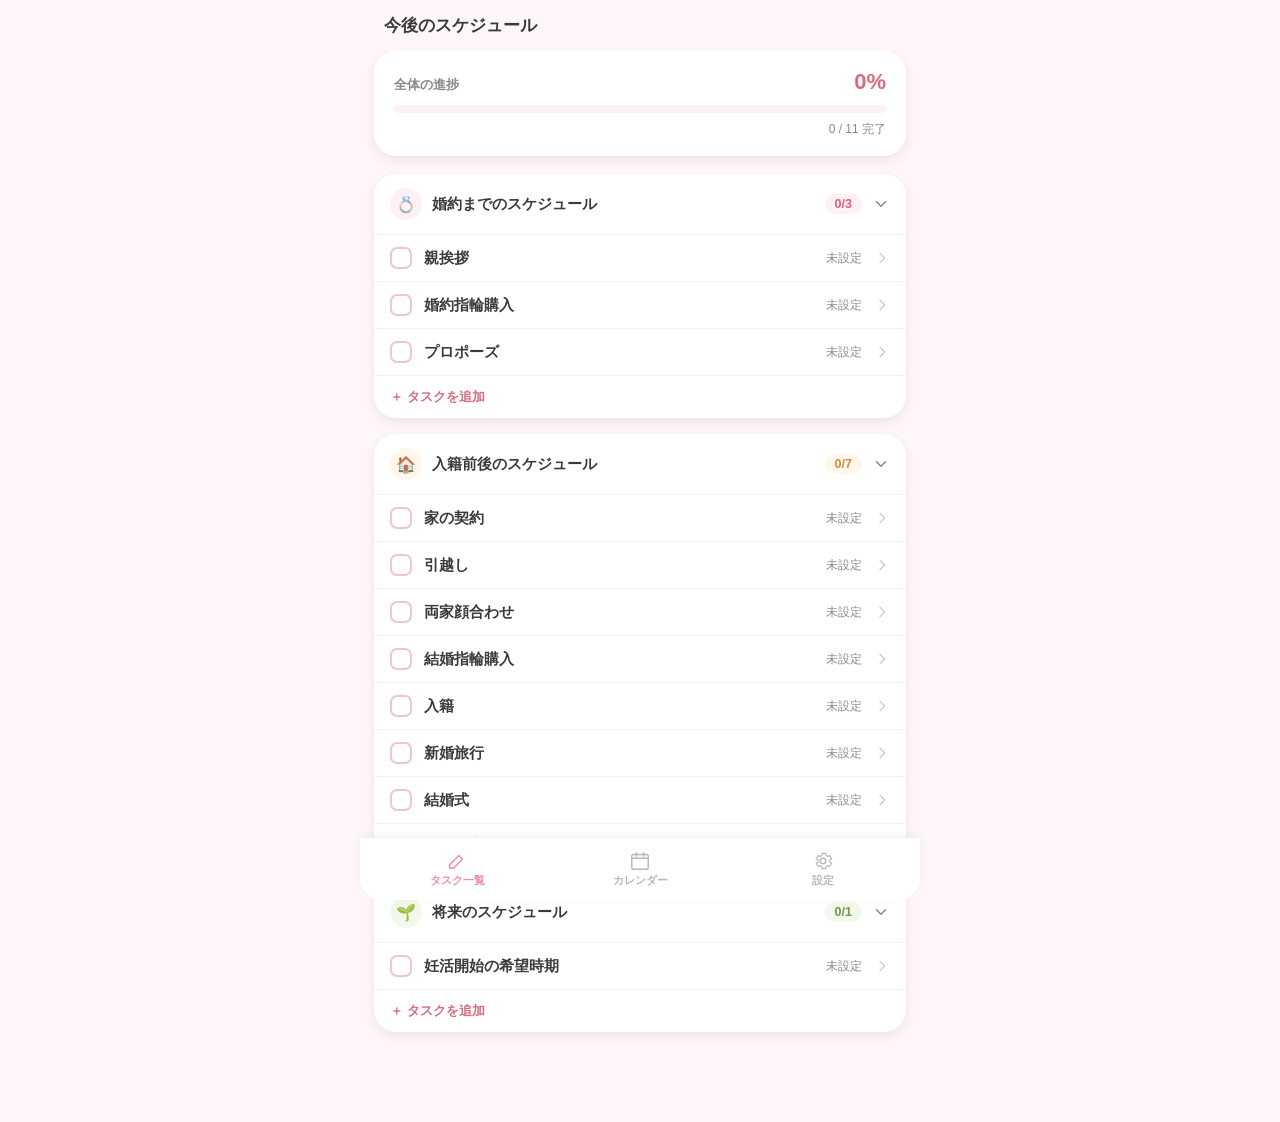
==== index.html @ 9fd843af "Update index.html" ====
<!DOCTYPE html>
<html lang="ja">
<head>
<meta charset="UTF-8"/>
<meta name="viewport" content="width=device-width, initial-scale=1.0, viewport-fit=cover"/>
<meta name="theme-color" content="#f48ca0"/>
<title>今後のスケジュール管理</title>
<link rel="stylesheet" href="style.css"/>
</head>
<body>

<div id="app" class="app-shell container">

  <!-- ============ ホーム / タスク一覧 ============ -->
  <section id="screen-home" class="screen">
    <header class="app-bar">
      <div class="app-bar-left">
        <span class="app-bar-title">今後のスケジュール</span>
      </div>
    </header>

    <div class="progress-card">
      <div class="progress-card-top">
        <span class="progress-card-label">全体の進捗</span>
        <span class="progress-card-pct" id="progressPct">0%</span>
      </div>
      <div class="progress-bar-track">
        <div class="progress-bar-fill" id="progressFill"></div>
      </div>
      <p class="progress-card-count" id="progressCount">0 / 0 完了</p>
    </div>

    <div id="categoryList" class="category-list"></div>
  </section>

  <!-- ============ タスク詳細 ============ -->
  <section id="screen-detail" class="screen hidden">
    <header class="app-bar">
      <button class="icon-btn" id="detailBackBtn" type="button" aria-label="戻る">
        <svg viewBox="0 0 24 24"><path d="M15 5l-7 7 7 7" fill="none" stroke="currentColor" stroke-width="2" stroke-linecap="round" stroke-linejoin="round"/></svg>
      </button>
      <span class="app-bar-title">タスク詳細</span>
      <button class="icon-btn" id="detailDeleteBtn" type="button" aria-label="削除">
        <svg viewBox="0 0 24 24"><path d="M4 7h16M9 7V5a2 2 0 0 1 2-2h2a2 2 0 0 1 2 2v2m-8 0 1 13a2 2 0 0 0 2 2h4a2 2 0 0 0 2-2l1-13" fill="none" stroke="currentColor" stroke-width="1.6" stroke-linecap="round" stroke-linejoin="round"/></svg>
      </button>
    </header>

    <div class="detail-body">
      <div class="field">
        <label for="detailName">タスク名</label>
        <input id="detailName" type="text" placeholder="例：親挨拶">
      </div>

      <div class="field">
        <label>ステータス</label>
        <div class="pill-group" id="statusPills">
          <button class="pill" data-status="notStarted" type="button">未着手</button>
          <button class="pill" data-status="inProgress" type="button">進行中</button>
          <button class="pill" data-status="done" type="button">完了</button>
        </div>
      </div>

      <div class="field">
        <label for="detailDate">希望日</label>
        <input id="detailDate" type="date">
      </div>

      <div class="field">
        <label>担当</label>
        <div class="pill-group" id="assigneePills">
          <button class="pill" data-assignee="self" type="button">自分</button>
          <button class="pill" data-assignee="partner" type="button">パートナー</button>
          <button class="pill" data-assignee="both" type="button">二人</button>
        </div>
      </div>

      <div class="field">
        <label for="detailMemo">メモ</label>
        <textarea id="detailMemo" placeholder="準備しておきたいことや希望を書いておきましょう"></textarea>
      </div>

      <div class="field">
        <label for="detailReminder">リマインダー</label>
        <select id="detailReminder">
          <option value="">なし</option>
          <option value="0">当日</option>
          <option value="1">1日前</option>
          <option value="3">3日前</option>
          <option value="7">1週間前</option>
          <option value="14">2週間前</option>
        </select>
      </div>

      <div class="field">
        <button id="addToCalendarBtn" class="btn-secondary btn-block" type="button">
          <svg viewBox="0 0 24 24"><rect x="3" y="5" width="18" height="16" rx="2" fill="none" stroke="currentColor" stroke-width="1.6"/><path d="M3 9h18M8 3v4M16 3v4" fill="none" stroke="currentColor" stroke-width="1.6" stroke-linecap="round"/></svg>
          カレンダーに追加
        </button>
        <p class="field-hint">※「希望日」を入力すると、端末のカレンダー（iPhone標準カレンダー／Googleカレンダー）に追加できます。追加後、LINEカレンダー側で「スマホカレンダー連携」をオンにしていれば、LINEカレンダーにも表示されます。</p>
      </div>
    </div>

    <div class="detail-footer">
      <button id="detailSaveBtn" class="btn-primary btn-block" type="button">保存する</button>
    </div>
  </section>

  <!-- ============ 完了アニメーション ============ -->
  <div id="completeModal" class="modal hidden">
    <div class="complete-card">
      <div class="complete-check">
        <svg viewBox="0 0 24 24"><path d="M5 13l4 4L19 7" fill="none" stroke="#fff" stroke-width="2.4" stroke-linecap="round" stroke-linejoin="round"/></svg>
      </div>
      <p class="complete-title">タスクを完了しました！</p>
      <p class="complete-sub">おつかれさまでした✨</p>
      <div class="complete-info" id="completeInfo"></div>
      <button id="completeOkBtn" class="btn-primary btn-block" type="button">OK</button>
    </div>
  </div>

  <!-- ============ カレンダー追加アクションシート ============ -->
  <div id="calendarAddModal" class="modal hidden">
    <div class="sheet-card">
      <p class="sheet-title">カレンダーに追加</p>
      <p class="sheet-hint">追加方法を選んでください</p>
      <button class="sheet-option" id="addIcsBtn" type="button">
        <span class="sheet-option-icon">📱</span>
        <span>
          <span class="sheet-option-title">iPhone / 標準カレンダー</span>
          <span class="sheet-option-desc">.icsファイルをダウンロードして追加します</span>
        </span>
      </button>
      <button class="sheet-option" id="addGoogleBtn" type="button">
        <span class="sheet-option-icon">🗓️</span>
        <span>
          <span class="sheet-option-title">Googleカレンダー</span>
          <span class="sheet-option-desc">ブラウザで予定作成画面を開きます</span>
        </span>
      </button>
      <button class="sheet-cancel" id="calendarAddCancelBtn" type="button">キャンセル</button>
    </div>
  </div>

  <!-- ============ カレンダー ============ -->
  <section id="screen-calendar" class="screen hidden">
    <header class="app-bar">
      <span class="app-bar-title">カレンダー</span>
    </header>

    <div class="cal-mode-switcher">
      <button class="cal-mode-btn active" data-mode="month" type="button">月間カレンダー</button>
      <button class="cal-mode-btn" data-mode="list" type="button">予定一覧</button>
    </div>

    <!-- 月間カレンダー -->
    <div id="calMonthView">
      <div class="cal-nav">
        <button id="calPrevBtn" class="icon-btn" type="button" aria-label="前の月">
          <svg viewBox="0 0 24 24"><path d="M15 5l-7 7 7 7" fill="none" stroke="currentColor" stroke-width="2" stroke-linecap="round" stroke-linejoin="round"/></svg>
        </button>
        <span class="cal-nav-label" id="calNavLabel"></span>
        <button id="calNextBtn" class="icon-btn" type="button" aria-label="次の月">
          <svg viewBox="0 0 24 24"><path d="M9 5l7 7-7 7" fill="none" stroke="currentColor" stroke-width="2" stroke-linecap="round" stroke-linejoin="round"/></svg>
        </button>
      </div>
      <div class="cal-weekdays">
        <span>日</span><span>月</span><span>火</span><span>水</span><span>木</span><span>金</span><span>土</span>
      </div>
      <div id="calGrid" class="cal-grid"></div>

      <div class="cal-day-panel" id="calDayPanel">
        <p class="cal-day-panel-title" id="calDayPanelTitle">日付を選択してください</p>
        <div id="calDayPanelList"></div>
      </div>
    </div>

    <!-- 予定一覧 -->
    <div id="calListView" class="hidden">
      <div class="list-filter-tabs">
        <button class="list-filter-btn active" data-filter="all" type="button">すべて</button>
        <button class="list-filter-btn" data-filter="pending" type="button">未完了のみ</button>
        <button class="list-filter-btn" data-filter="done" type="button">完了済み</button>
      </div>
      <div id="calListContent"></div>
    </div>
  </section>

  <!-- ============ 設定 ============ -->
  <section id="screen-settings" class="screen hidden">
    <header class="app-bar">
      <span class="app-bar-title">設定</span>
    </header>
    <div class="settings-panel">
      <p class="settings-row-label">このプロトタイプについて</p>
      <p class="settings-row-desc">タスクの追加・編集内容は、この端末のブラウザ内にのみ保存されます。パートナーとの共有機能や、他端末との同期はまだ実装されていません。</p>
    </div>
    <div class="settings-panel">
      <p class="settings-row-label">データの初期化</p>
      <p class="settings-row-desc">保存されているすべてのタスクを削除し、初期状態（テキストでいただいた項目）に戻します。</p>
      <button id="resetBtn" class="btn-danger" type="button">初期状態に戻す</button>
    </div>
  </section>

  <nav class="bottom-nav">
    <button class="nav-btn active" data-screen="home" type="button">
      <svg viewBox="0 0 24 24"><path d="M4 20h4l10-10-4-4L4 16v4Z" fill="none" stroke="currentColor" stroke-width="1.6" stroke-linejoin="round"/></svg>
      <span>タスク一覧</span>
    </button>
    <button class="nav-btn" data-screen="calendar" type="button">
      <svg viewBox="0 0 24 24"><rect x="3" y="5" width="18" height="16" rx="2" fill="none" stroke="currentColor" stroke-width="1.6"/><path d="M3 9h18M8 3v4M16 3v4" fill="none" stroke="currentColor" stroke-width="1.6" stroke-linecap="round"/></svg>
      <span>カレンダー</span>
    </button>
    <button class="nav-btn" data-screen="settings" type="button">
      <svg viewBox="0 0 24 24"><circle cx="12" cy="12" r="3" fill="none" stroke="currentColor" stroke-width="1.6"/><path d="M19.4 13a7.6 7.6 0 0 0 0-2l2-1.4-2-3.4-2.3.8a7.7 7.7 0 0 0-1.8-1l-.3-2.4h-4l-.3 2.4a7.7 7.7 0 0 0-1.8 1l-2.3-.8-2 3.4 2 1.4a7.6 7.6 0 0 0 0 2l-2 1.4 2 3.4 2.3-.8a7.7 7.7 0 0 0 1.8 1l.3 2.4h4l.3-2.4a7.7 7.7 0 0 0 1.8-1l2.3.8 2-3.4-2-1.4Z" fill="none" stroke="currentColor" stroke-width="1.3" stroke-linejoin="round"/></svg>
      <span>設定</span>
    </button>
  </nav>
</div>

<script src="app.js"></script>
</body>
</html>
---- style.css ----
/* ============================================================
   トークン（婚活プロフィールアプリのデザインを踏襲）
   ============================================================ */
:root{
  --pink-bg:      #fff6f7;
  --pink-primary: #f48ca0;
  --pink-deep:    #d96c7d;
  --pink-border:  #f0c5cc;
  --pink-soft:    #fff0f2;
  --ink:          #444444;
  --ink-soft:     #888888;
  --white:        #ffffff;
  --shadow-card:  0 4px 12px rgba(0,0,0,.08);
  --shadow-float: 0 8px 22px rgba(0,0,0,.14);
  --radius-lg: 22px;
  --radius-md: 16px;
  --radius-sm: 12px;
  --radius-pill: 50px;

  /* カテゴリカラー */
  --cat-engage-bg:#fff0f2;   --cat-engage-deep:#e0607a;   --cat-engage-border:#f4c3cf;
  --cat-nyuseki-bg:#fff6ec;  --cat-nyuseki-deep:#d98a3d;  --cat-nyuseki-border:#f2d3a8;
  --cat-future-bg:#f2f9ec;   --cat-future-deep:#6b9b45;   --cat-future-border:#cfe6b8;
}

*{ box-sizing:border-box; }
body{
  margin:0; padding:0 0 90px;
  background:var(--pink-bg);
  font-family:-apple-system,BlinkMacSystemFont,"Hiragino Sans","Yu Gothic",sans-serif;
  color:var(--ink); -webkit-tap-highlight-color:transparent;
}
.container{ max-width:560px; margin:0 auto; }
.hidden{ display:none !important; }
:focus-visible{ outline:2px solid var(--pink-deep); outline-offset:2px; }
button{ font-family:inherit; }
@media(prefers-reduced-motion:reduce){ *{ transition:none !important; animation:none !important; } }

label{ display:block; margin-bottom:6px; font-size:13px; font-weight:600; color:#555; }
input[type="text"],input[type="date"],textarea,select{
  width:100%; padding:12px 14px; border:1px solid var(--pink-border);
  border-radius:var(--radius-sm); background:var(--white);
  font-size:15px; font-family:inherit; color:var(--ink);
}
textarea{ min-height:80px; resize:vertical; line-height:1.6; }
.field{ margin-bottom:16px; padding:0 16px; }
.field:first-child{ padding-top:2px; }

/* ============================================================
   共通：アプリバー / ボタン
   ============================================================ */
.app-bar{
  position:sticky; top:0; z-index:10; display:flex; align-items:center;
  justify-content:space-between; padding:14px 10px; background:var(--pink-bg);
}
.app-bar-title{ flex:1; text-align:center; font-size:17px; font-weight:800; color:#3a3a3a; }
.app-bar-left{ flex:1; }
.icon-btn{
  flex:0 0 auto; width:36px; height:36px; border:none; background:transparent;
  color:#555; display:flex; align-items:center; justify-content:center; cursor:pointer;
}
.icon-btn svg{ width:22px; height:22px; }

.btn-primary{
  display:block; width:100%; padding:16px; border:none; border-radius:var(--radius-pill);
  background:var(--pink-primary); color:#fff; font-size:16px; font-weight:700; cursor:pointer;
  box-shadow:0 4px 14px rgba(244,140,160,.4);
}
.btn-primary:active{ opacity:.92; }
.btn-block{ width:100%; }
.btn-danger{
  display:block; width:100%; margin-top:10px; padding:14px; border:2px solid #f0b8bc;
  border-radius:var(--radius-pill); background:#fff; color:#c0505c; font-size:14px; font-weight:700; cursor:pointer;
}

.screen{ padding:0 14px; min-height:60vh; }

/* ============================================================
   進捗カード
   ============================================================ */
.progress-card{
  background:var(--white); border-radius:var(--radius-lg); box-shadow:var(--shadow-card);
  padding:18px 20px; margin-bottom:18px;
}
.progress-card-top{ display:flex; align-items:baseline; justify-content:space-between; margin-bottom:10px; }
.progress-card-label{ font-size:13px; font-weight:700; color:var(--ink-soft); }
.progress-card-pct{ font-size:22px; font-weight:800; color:var(--pink-deep); }
.progress-bar-track{ height:8px; border-radius:6px; background:var(--pink-soft); overflow:hidden; }
.progress-bar-fill{ height:100%; background:var(--pink-primary); border-radius:6px; transition:width .3s; }
.progress-card-count{ margin:8px 0 0; text-align:right; font-size:12px; color:var(--ink-soft); }

/* ============================================================
   カテゴリ・タスク一覧
   ============================================================ */
.category-list{ display:flex; flex-direction:column; gap:16px; }
.category-block{
  background:var(--white); border-radius:var(--radius-lg); box-shadow:var(--shadow-card); overflow:hidden;
}
.category-header{
  display:flex; align-items:center; gap:10px; width:100%; border:none; background:transparent;
  padding:14px 16px; cursor:pointer; text-align:left;
}
.category-icon{
  flex:0 0 auto; width:32px; height:32px; border-radius:50%; display:flex; align-items:center; justify-content:center;
  font-size:16px;
}
.category-title{ flex:1; font-size:14.5px; font-weight:800; color:#3a3a3a; }
.category-count{ font-size:12.5px; font-weight:700; padding:3px 10px; border-radius:var(--radius-pill); }
.category-chevron{ flex:0 0 auto; width:18px; height:18px; color:var(--ink-soft); transition:transform .2s; }
.category-block.collapsed .category-chevron{ transform:rotate(-90deg); }
.category-block.collapsed .task-rows{ display:none; }

.cat-engage  .category-icon{ background:var(--cat-engage-bg);  color:var(--cat-engage-deep); }
.cat-engage  .category-count{ background:var(--cat-engage-bg); color:var(--cat-engage-deep); }
.cat-nyuseki .category-icon{ background:var(--cat-nyuseki-bg); color:var(--cat-nyuseki-deep); }
.cat-nyuseki .category-count{ background:var(--cat-nyuseki-bg); color:var(--cat-nyuseki-deep); }
.cat-future  .category-icon{ background:var(--cat-future-bg);  color:var(--cat-future-deep); }
.cat-future  .category-count{ background:var(--cat-future-bg); color:var(--cat-future-deep); }

.task-rows{ border-top:1px solid #f5f0f1; }
.task-row{
  display:flex; align-items:center; gap:12px; padding:12px 16px;
  border-bottom:1px solid #f5f0f1; cursor:pointer;
}
.task-row:last-child{ border-bottom:none; }
.task-row:active{ background:#fffafb; }
.task-checkbox{
  flex:0 0 auto; width:22px; height:22px; border-radius:7px; border:2px solid var(--pink-border);
  background:#fff; display:flex; align-items:center; justify-content:center; cursor:pointer;
}
.task-checkbox svg{ width:14px; height:14px; display:none; }
.task-row.done .task-checkbox{ background:var(--pink-primary); border-color:var(--pink-primary); }
.task-row.done .task-checkbox svg{ display:block; }
.task-row.done .task-name{ color:var(--ink-soft); text-decoration:line-through; }
.task-name{ flex:1; font-size:14.5px; font-weight:600; color:#3a3a3a; }
.task-date-badge{ flex:0 0 auto; font-size:12px; color:var(--ink-soft); }
.task-date-badge.set{ color:var(--pink-deep); font-weight:700; }
.task-status-tag{
  flex:0 0 auto; font-size:10.5px; font-weight:700; padding:2px 8px; border-radius:var(--radius-pill);
  background:#f0eef0; color:var(--ink-soft);
}
.task-status-tag.inProgress{ background:#fff3d8; color:#b9820f; }
.task-row-chevron{ flex:0 0 auto; width:16px; height:16px; color:#ccc; }
.category-add-row{
  display:block; width:100%; padding:12px 16px; border:none; background:transparent;
  color:var(--pink-deep); font-size:13px; font-weight:700; text-align:left; cursor:pointer;
  border-top:1px solid #f5f0f1;
}

/* ============================================================
   タスク詳細
   ============================================================ */
.detail-body{ padding-bottom:24px; }
.pill-group{ display:flex; gap:8px; padding:0; }
.pill{
  flex:1; padding:10px 4px; border:2px solid var(--pink-border); border-radius:var(--radius-pill);
  background:#fff; color:var(--ink-soft); font-size:13px; font-weight:700; cursor:pointer;
}
.pill.active{ background:var(--pink-primary); border-color:var(--pink-primary); color:#fff; }
.detail-footer{ padding:6px 16px 30px; }

.btn-secondary{
  display:flex; align-items:center; justify-content:center; gap:8px;
  width:100%; padding:13px; border:2px solid var(--pink-primary); border-radius:var(--radius-pill);
  background:#fff; color:var(--pink-deep); font-size:14.5px; font-weight:700; cursor:pointer;
}
.btn-secondary svg{ width:18px; height:18px; }
.btn-secondary:active{ background:var(--pink-soft); }
.field-hint{ margin:8px 4px 0; font-size:11.5px; color:var(--ink-soft); line-height:1.7; }

/* ---- カレンダー追加アクションシート ---- */
.sheet-card{
  width:100%; max-width:360px; background:#fff; border-radius:var(--radius-lg);
  box-shadow:var(--shadow-float); padding:20px 18px 14px;
}
.sheet-title{ margin:0 0 4px; font-size:15px; font-weight:800; color:#3a3a3a; text-align:center; }
.sheet-hint{ margin:0 0 12px; font-size:11.5px; color:var(--ink-soft); text-align:center; line-height:1.6; }
.sheet-option{
  display:flex; align-items:center; gap:12px; width:100%; padding:12px 8px; border:none;
  border-top:1px solid #f5f0f1; background:transparent; text-align:left; cursor:pointer;
}
.sheet-option:first-of-type{ border-top:none; }
.sheet-option:active{ background:#fffafb; }
.sheet-option-icon{ font-size:22px; flex:0 0 auto; width:32px; text-align:center; }
.sheet-option-title{ display:block; font-size:14px; font-weight:700; color:#3a3a3a; }
.sheet-option-desc{ display:block; font-size:11.5px; color:var(--ink-soft); margin-top:2px; }
.sheet-cancel{
  display:block; width:100%; margin-top:12px; padding:12px; border:none; border-radius:var(--radius-pill);
  background:var(--pink-soft); color:var(--pink-deep); font-size:14px; font-weight:700; cursor:pointer;
}

/* ============================================================
   完了モーダル
   ============================================================ */
.modal{
  position:fixed; inset:0; z-index:50; background:rgba(40,20,25,.45);
  display:flex; align-items:center; justify-content:center; padding:24px;
}
.complete-card{
  width:100%; max-width:340px; background:#fff; border-radius:var(--radius-lg);
  box-shadow:var(--shadow-float); padding:32px 26px 26px; text-align:center;
}
.complete-check{
  width:56px; height:56px; margin:0 auto 16px; border-radius:50%;
  background:var(--pink-primary); display:flex; align-items:center; justify-content:center;
}
.complete-check svg{ width:28px; height:28px; }
.complete-title{ margin:0 0 4px; font-size:17px; font-weight:800; color:#3a3a3a; }
.complete-sub{ margin:0 0 18px; font-size:13px; color:var(--ink-soft); }
.complete-info{
  background:var(--pink-soft); border-radius:var(--radius-md); padding:12px 16px; margin-bottom:20px;
  font-size:13px; color:#555; text-align:left; line-height:2;
}
.complete-info span{ font-weight:700; color:var(--pink-deep); }

/* ============================================================
   カレンダー
   ============================================================ */
.cal-mode-switcher{
  display:flex; gap:6px; margin:4px 0 16px; background:var(--white);
  border-radius:var(--radius-pill); padding:4px; box-shadow:var(--shadow-card);
}
.cal-mode-btn{
  flex:1; padding:9px 2px; border:none; border-radius:var(--radius-pill);
  background:transparent; color:var(--ink-soft); font-size:13px; font-weight:700; cursor:pointer;
}
.cal-mode-btn.active{ background:var(--pink-primary); color:#fff; }

.cal-nav{ display:flex; align-items:center; justify-content:center; gap:18px; margin-bottom:8px; }
.cal-nav-label{ font-size:16px; font-weight:800; color:#3a3a3a; min-width:110px; text-align:center; }

.cal-weekdays{
  display:grid; grid-template-columns:repeat(7,1fr); text-align:center;
  font-size:11px; font-weight:700; color:var(--ink-soft); margin-bottom:6px;
}
.cal-grid{
  display:grid; grid-template-columns:repeat(7,1fr); gap:4px; margin-bottom:14px;
}
.cal-cell{
  aspect-ratio:1; display:flex; flex-direction:column; align-items:center; justify-content:center;
  border-radius:12px; background:#fff; box-shadow:var(--shadow-card); cursor:pointer; position:relative;
  font-size:13px; font-weight:600; color:#3a3a3a;
}
.cal-cell.empty{ background:transparent; box-shadow:none; cursor:default; }
.cal-cell.today{ border:2px solid var(--pink-primary); }
.cal-cell.selected{ background:var(--pink-primary); color:#fff; }
.cal-dots{ display:flex; gap:2px; margin-top:3px; }
.cal-dot{ width:5px; height:5px; border-radius:50%; }

.cal-day-panel{
  background:var(--white); border-radius:var(--radius-lg); box-shadow:var(--shadow-card); padding:16px 18px;
}
.cal-day-panel-title{ margin:0 0 10px; font-size:13px; font-weight:800; color:var(--pink-deep); }
.cal-day-task-row{
  display:flex; align-items:center; gap:10px; padding:8px 0; border-bottom:1px solid #f5f0f1; cursor:pointer;
}
.cal-day-task-row:last-child{ border-bottom:none; }
.cal-day-task-dot{ width:8px; height:8px; border-radius:50%; flex:0 0 auto; }
.cal-day-task-name{ flex:1; font-size:13.5px; font-weight:600; color:#3a3a3a; }
.cal-day-task-empty{ font-size:13px; color:var(--ink-soft); padding:6px 0; }

.list-filter-tabs{ display:flex; gap:6px; margin-bottom:14px; }
.list-filter-btn{
  flex:1; padding:8px 4px; border:2px solid var(--pink-border); border-radius:var(--radius-pill);
  background:#fff; color:var(--pink-deep); font-size:12.5px; font-weight:700; cursor:pointer;
}
.list-filter-btn.active{ background:var(--pink-primary); border-color:var(--pink-primary); color:#fff; }

.list-section-title{ margin:0 0 8px; padding-left:4px; font-size:12.5px; font-weight:800; color:var(--ink-soft); }
.list-task-card{
  display:flex; align-items:center; gap:12px; background:#fff; border-radius:var(--radius-md);
  box-shadow:var(--shadow-card); padding:12px 14px; margin-bottom:10px; cursor:pointer;
}
.list-task-icon{
  flex:0 0 auto; width:34px; height:34px; border-radius:50%; display:flex; align-items:center; justify-content:center; font-size:15px;
}
.list-task-main{ flex:1; min-width:0; }
.list-task-name{ font-size:14px; font-weight:700; color:#3a3a3a; margin-bottom:2px; }
.list-task-name.done{ color:var(--ink-soft); text-decoration:line-through; }
.list-task-date{ font-size:12px; color:var(--ink-soft); }
.list-task-badge{ flex:0 0 auto; font-size:11.5px; font-weight:800; color:var(--pink-deep); }
.list-empty{ text-align:center; color:var(--ink-soft); font-size:13px; padding:30px 10px; }

/* ============================================================
   設定
   ============================================================ */
.settings-panel{
  background:var(--white); border-radius:var(--radius-lg); box-shadow:var(--shadow-card);
  padding:18px 18px; margin:0 0 14px;
}
.settings-row-label{ margin:0 0 8px; font-size:14px; font-weight:800; color:#3a3a3a; }
.settings-row-desc{ margin:0; font-size:12.5px; line-height:1.8; color:var(--ink-soft); }

/* ============================================================
   ボトムナビ
   ============================================================ */
.bottom-nav{
  position:fixed; left:0; right:0; bottom:0; z-index:20; display:flex;
  background:#fff; box-shadow:0 -2px 10px rgba(0,0,0,.06);
  padding:6px 6px calc(6px + env(safe-area-inset-bottom));
  max-width:560px; margin:0 auto;
}
.nav-btn{
  flex:1; display:flex; flex-direction:column; align-items:center; gap:2px;
  border:none; background:transparent; color:#b8b8b8; font-size:10.5px; font-weight:700; padding:6px 0; cursor:pointer;
}
.nav-btn svg{ width:22px; height:22px; }
.nav-btn.active{ color:var(--pink-primary); }

@media(min-width:561px){
  .bottom-nav{ border-radius:0 0 var(--radius-lg) var(--radius-lg); }
}
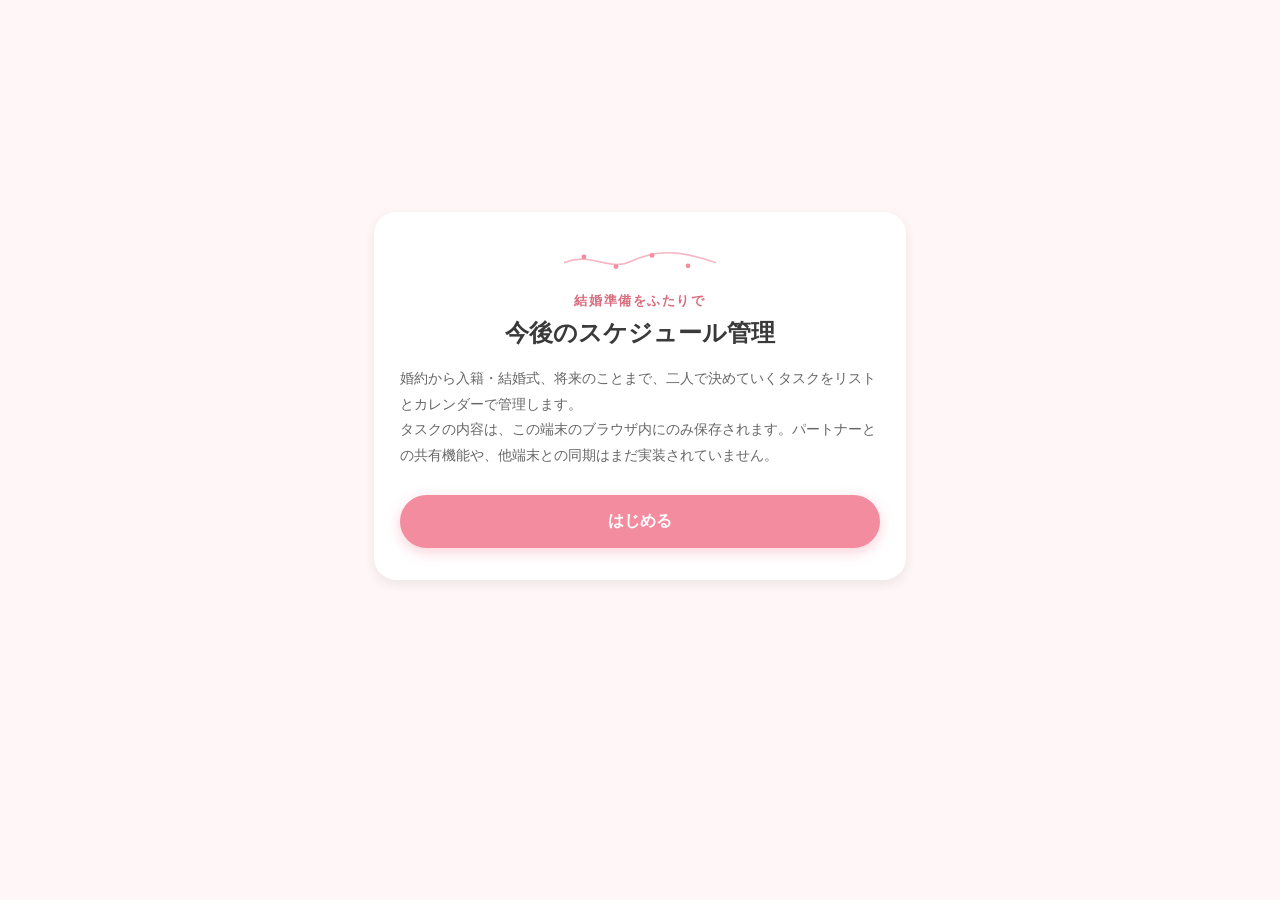
==== commit b8822360: "Add files via upload" ====
--- a/index.html
+++ b/index.html
@@ -4,15 +4,36 @@
 <meta charset="UTF-8"/>
 <meta name="viewport" content="width=device-width, initial-scale=1.0, viewport-fit=cover"/>
 <meta name="theme-color" content="#f48ca0"/>
-<title>今後のスケジュール管理</title>
+<title>結婚準備タスク管理</title>
 <link rel="stylesheet" href="style.css"/>
 </head>
 <body>
 
 <div id="app" class="app-shell container">
 
+  <!-- ============ トップ画面（新規作成 / 続きから） ============ -->
+  <section id="screen-top" class="screen screen-top">
+    <div class="top-card">
+      <div class="top-deco" aria-hidden="true">
+        <svg viewBox="0 0 200 32" xmlns="http://www.w3.org/2000/svg">
+          <path d="M6 18 C40 4,60 30,90 16 S150 2,194 18" fill="none" stroke="#f4b8c5" stroke-width="2" stroke-linecap="round"/>
+          <circle cx="30" cy="11" r="3" fill="#f48ca0"/><circle cx="70" cy="23" r="3" fill="#f48ca0"/>
+          <circle cx="115" cy="9" r="3" fill="#f48ca0"/><circle cx="160" cy="22" r="3" fill="#f48ca0"/>
+        </svg>
+      </div>
+      <p class="top-eyebrow">結婚準備をふたりで</p>
+      <h1 class="top-title">今後のスケジュール管理</h1>
+      <p class="top-desc">
+        婚約から入籍・結婚式、将来のことまで、二人で決めていくタスクをリストとカレンダーで管理します。<br>
+        タスクの内容は、この端末のブラウザ内にのみ保存されます。パートナーとの共有機能や、他端末との同期はまだ実装されていません。
+      </p>
+      <button id="startBtn" class="btn-primary" type="button">はじめる</button>
+      <button id="resumeBtn" class="btn-ghost hidden" type="button">続きから作成する</button>
+    </div>
+  </section>
+
   <!-- ============ ホーム / タスク一覧 ============ -->
-  <section id="screen-home" class="screen">
+  <section id="screen-home" class="screen hidden">
     <header class="app-bar">
       <div class="app-bar-left">
         <span class="app-bar-title">今後のスケジュール</span>
@@ -137,6 +158,17 @@
           <span class="sheet-option-desc">ブラウザで予定作成画面を開きます</span>
         </span>
       </button>
+      <button class="sheet-option" id="addOutlookBtn" type="button">
+        <span class="sheet-option-icon">📧</span>
+        <span>
+          <span class="sheet-option-title">Outlookカレンダー</span>
+          <span class="sheet-option-desc">ブラウザで予定作成画面を開きます</span>
+        </span>
+      </button>
+      <div class="sheet-note">
+        <p class="sheet-note-title">Notionをお使いの場合</p>
+        <p class="sheet-note-desc">Notionには1件ずつ予定を追加できる公式リンクが無いため、このアプリから直接は追加できません。「Notion Calendar」アプリでGoogleカレンダーやOutlookカレンダーを連携しておくと、上のボタンで追加した予定がNotion Calendar側にも自動的に表示されます。</p>
+      </div>
       <button class="sheet-cancel" id="calendarAddCancelBtn" type="button">キャンセル</button>
     </div>
   </div>
@@ -185,23 +217,9 @@
     </div>
   </section>
 
-  <!-- ============ 設定 ============ -->
-  <section id="screen-settings" class="screen hidden">
-    <header class="app-bar">
-      <span class="app-bar-title">設定</span>
-    </header>
-    <div class="settings-panel">
-      <p class="settings-row-label">このプロトタイプについて</p>
-      <p class="settings-row-desc">タスクの追加・編集内容は、この端末のブラウザ内にのみ保存されます。パートナーとの共有機能や、他端末との同期はまだ実装されていません。</p>
-    </div>
-    <div class="settings-panel">
-      <p class="settings-row-label">データの初期化</p>
-      <p class="settings-row-desc">保存されているすべてのタスクを削除し、初期状態（テキストでいただいた項目）に戻します。</p>
-      <button id="resetBtn" class="btn-danger" type="button">初期状態に戻す</button>
-    </div>
-  </section>
-
-  <nav class="bottom-nav">
+  <!-- ============ 設定タブは廃止（トップ画面の「新しく作成する」に統合） ============ -->
+
+  <nav class="bottom-nav hidden">
     <button class="nav-btn active" data-screen="home" type="button">
       <svg viewBox="0 0 24 24"><path d="M4 20h4l10-10-4-4L4 16v4Z" fill="none" stroke="currentColor" stroke-width="1.6" stroke-linejoin="round"/></svg>
       <span>タスク一覧</span>
@@ -210,10 +228,6 @@
       <svg viewBox="0 0 24 24"><rect x="3" y="5" width="18" height="16" rx="2" fill="none" stroke="currentColor" stroke-width="1.6"/><path d="M3 9h18M8 3v4M16 3v4" fill="none" stroke="currentColor" stroke-width="1.6" stroke-linecap="round"/></svg>
       <span>カレンダー</span>
     </button>
-    <button class="nav-btn" data-screen="settings" type="button">
-      <svg viewBox="0 0 24 24"><circle cx="12" cy="12" r="3" fill="none" stroke="currentColor" stroke-width="1.6"/><path d="M19.4 13a7.6 7.6 0 0 0 0-2l2-1.4-2-3.4-2.3.8a7.7 7.7 0 0 0-1.8-1l-.3-2.4h-4l-.3 2.4a7.7 7.7 0 0 0-1.8 1l-2.3-.8-2 3.4 2 1.4a7.6 7.6 0 0 0 0 2l-2 1.4 2 3.4 2.3-.8a7.7 7.7 0 0 0 1.8 1l.3 2.4h4l.3-2.4a7.7 7.7 0 0 0 1.8-1l2.3.8 2-3.4-2-1.4Z" fill="none" stroke="currentColor" stroke-width="1.3" stroke-linejoin="round"/></svg>
-      <span>設定</span>
-    </button>
   </nav>
 </div>
 
--- a/style.css
+++ b/style.css
@@ -76,6 +76,24 @@
 .screen{ padding:0 14px; min-height:60vh; }
 
 /* ============================================================
+   トップ画面（新規作成 / 続きから）
+   ============================================================ */
+.screen-top{ min-height:88vh; display:flex; align-items:center; padding:0 14px; }
+.top-card{
+  width:100%; background:var(--white); border-radius:var(--radius-lg);
+  box-shadow:var(--shadow-card); padding:36px 26px 32px; text-align:center;
+}
+.top-deco svg{ width:160px; height:26px; }
+.top-eyebrow{ margin:14px 0 6px; font-size:13px; font-weight:700; letter-spacing:.12em; color:var(--pink-deep); }
+.top-title{ margin:0 0 16px; font-size:24px; font-weight:800; line-height:1.4; color:#3a3a3a; }
+.top-desc{ margin:0 0 26px; font-size:13.5px; line-height:1.9; color:#666; text-align:left; }
+.btn-ghost{
+  display:block; width:100%; margin-top:12px; padding:14px;
+  border:2px solid var(--pink-border); border-radius:var(--radius-pill);
+  background:#fff; color:var(--pink-deep); font-size:15px; font-weight:700; cursor:pointer;
+}
+
+/* ============================================================
    進捗カード
    ============================================================ */
 .progress-card{
@@ -188,6 +206,11 @@
   display:block; width:100%; margin-top:12px; padding:12px; border:none; border-radius:var(--radius-pill);
   background:var(--pink-soft); color:var(--pink-deep); font-size:14px; font-weight:700; cursor:pointer;
 }
+.sheet-note{
+  margin-top:4px; padding:12px 12px; border-radius:var(--radius-md); background:var(--pink-soft);
+}
+.sheet-note-title{ margin:0 0 4px; font-size:12px; font-weight:800; color:var(--pink-deep); }
+.sheet-note-desc{ margin:0; font-size:11.5px; line-height:1.7; color:#666; }
 
 /* ============================================================
    完了モーダル
@@ -282,16 +305,6 @@
 .list-empty{ text-align:center; color:var(--ink-soft); font-size:13px; padding:30px 10px; }
 
 /* ============================================================
-   設定
-   ============================================================ */
-.settings-panel{
-  background:var(--white); border-radius:var(--radius-lg); box-shadow:var(--shadow-card);
-  padding:18px 18px; margin:0 0 14px;
-}
-.settings-row-label{ margin:0 0 8px; font-size:14px; font-weight:800; color:#3a3a3a; }
-.settings-row-desc{ margin:0; font-size:12.5px; line-height:1.8; color:var(--ink-soft); }
-
-/* ============================================================
    ボトムナビ
    ============================================================ */
 .bottom-nav{
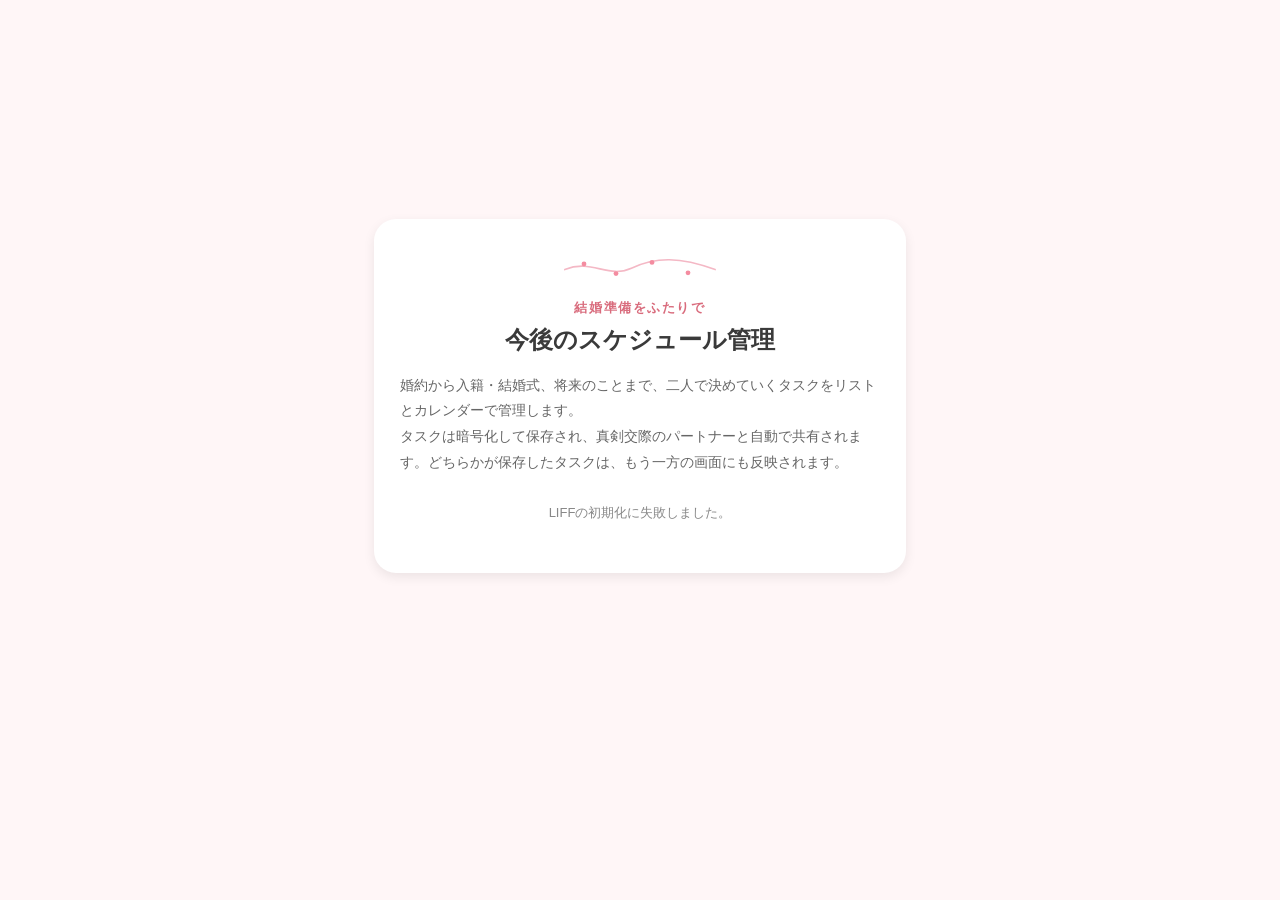
==== commit e65c1fea: "Add files via upload" ====
--- a/index.html
+++ b/index.html
@@ -6,6 +6,7 @@
 <meta name="theme-color" content="#f48ca0"/>
 <title>結婚準備タスク管理</title>
 <link rel="stylesheet" href="style.css"/>
+<script src="https://static.line-scdn.net/liff/edge/2/sdk.js"></script>
 </head>
 <body>
 
@@ -25,18 +26,23 @@
       <h1 class="top-title">今後のスケジュール管理</h1>
       <p class="top-desc">
         婚約から入籍・結婚式、将来のことまで、二人で決めていくタスクをリストとカレンダーで管理します。<br>
-        タスクの内容は、この端末のブラウザ内にのみ保存されます。パートナーとの共有機能や、他端末との同期はまだ実装されていません。
+        タスクは暗号化して保存され、真剣交際のパートナーと自動で共有されます。どちらかが保存したタスクは、もう一方の画面にも反映されます。
       </p>
+      <p id="topStatus" class="top-status"></p>
+      <a id="partnerCta" class="btn-primary btn-link hidden" href="https://liff.line.me/2010312230-xUsYz0UB">パートナー登録はこちら</a>
       <button id="startBtn" class="btn-primary" type="button">はじめる</button>
-      <button id="resumeBtn" class="btn-ghost hidden" type="button">続きから作成する</button>
     </div>
   </section>
 
   <!-- ============ ホーム / タスク一覧 ============ -->
   <section id="screen-home" class="screen hidden">
     <header class="app-bar">
-      <div class="app-bar-left">
-        <span class="app-bar-title">今後のスケジュール</span>
+      <div class="app-bar-left"><span id="syncStatus" class="sync-status"></span></div>
+      <span class="app-bar-title">今後のスケジュール</span>
+      <div class="app-bar-right">
+        <button class="icon-btn" id="refreshBtn" type="button" aria-label="最新の状態に更新">
+          <svg viewBox="0 0 24 24"><path d="M20 12a8 8 0 1 1-2.5-5.8M20 4v5h-5" fill="none" stroke="currentColor" stroke-width="1.8" stroke-linecap="round" stroke-linejoin="round"/></svg>
+        </button>
       </div>
     </header>
 
@@ -166,8 +172,8 @@
         </span>
       </button>
       <div class="sheet-note">
-        <p class="sheet-note-title">Notionをお使いの場合</p>
-        <p class="sheet-note-desc">Notionには1件ずつ予定を追加できる公式リンクが無いため、このアプリから直接は追加できません。「Notion Calendar」アプリでGoogleカレンダーやOutlookカレンダーを連携しておくと、上のボタンで追加した予定がNotion Calendar側にも自動的に表示されます。</p>
+        <p class="sheet-note-title">LINEカレンダーをお使いの場合</p>
+        <p class="sheet-note-desc">LINEカレンダーにこのアプリから直接追加はできません。端末のカレンダーに追加後、LINEカレンダー側で「スマホカレンダー連携」をオンにしていれば、LINEカレンダーにも表示されます。</p>
       </div>
       <button class="sheet-cancel" id="calendarAddCancelBtn" type="button">キャンセル</button>
     </div>
--- a/style.css
+++ b/style.css
@@ -323,3 +323,12 @@
 @media(min-width:561px){
   .bottom-nav{ border-radius:0 0 var(--radius-lg) var(--radius-lg); }
 }
+
+/* ---- 同期UI・トップ画面の状態表示（追加分） ---- */
+.app-bar-right{ flex:1; display:flex; justify-content:flex-end; }
+.sync-status{ font-size:11px; color:var(--ink-soft); padding-left:6px; }
+.sync-status[data-state="error"]{ color:#d9534f; font-weight:700; }
+.top-status{ margin:0 0 16px; font-size:13px; line-height:1.8; color:var(--ink-soft); }
+.top-status:empty{ display:none; }
+.btn-link{ text-decoration:none; text-align:center; margin-bottom:12px; }
+.btn-primary:disabled{ opacity:.6; cursor:default; }
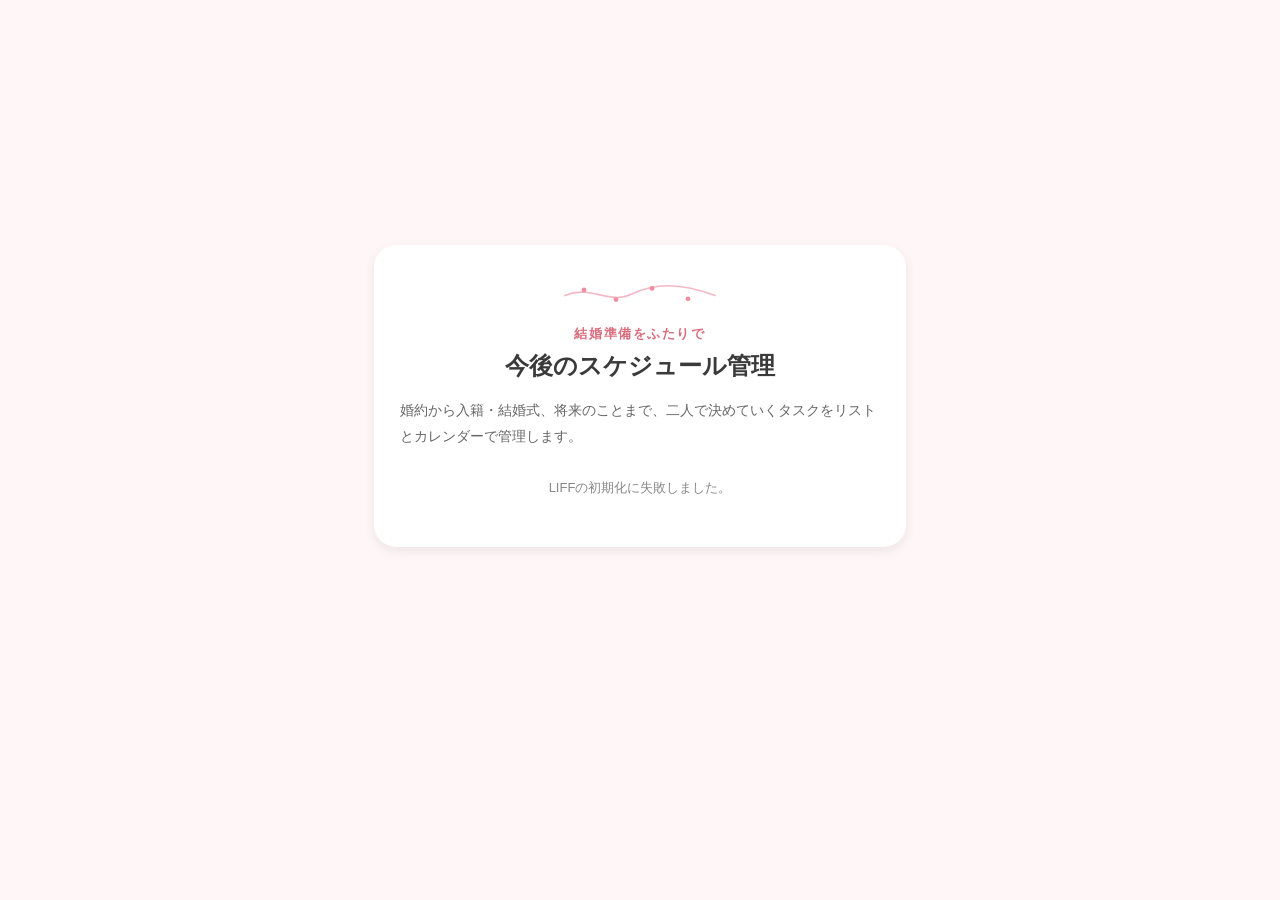
==== commit b42b2bc8: "Update index.html" ====
--- a/index.html
+++ b/index.html
@@ -26,10 +26,21 @@
       <h1 class="top-title">今後のスケジュール管理</h1>
       <p class="top-desc">
         婚約から入籍・結婚式、将来のことまで、二人で決めていくタスクをリストとカレンダーで管理します。<br>
-        タスクは暗号化して保存され、真剣交際のパートナーと自動で共有されます。どちらかが保存したタスクは、もう一方の画面にも反映されます。
       </p>
       <p id="topStatus" class="top-status"></p>
-      <a id="partnerCta" class="btn-primary btn-link hidden" href="https://liff.line.me/2010312230-xUsYz0UB">パートナー登録はこちら</a>
+      <!-- パートナー未登録／解除時に表示（app.jsが表示制御） -->
+      <div id="partnerRequired" class="cta-card hidden">
+        <div class="cta-content">
+          <h3 class="cta-title">パートナー登録が必要です</h3>
+          <p class="cta-text">
+            スケジュールは、真剣交際のパートナー登録が完了した方のみご利用いただけます。<br>
+            先にパートナー登録を済ませてください。
+          </p>
+          <a href="https://liff.line.me/2010312230-xUsYz0UB" class="cta-button">
+            パートナー登録はこちら <span class="cta-arrow">›</span>
+          </a>
+        </div>
+      </div>
       <button id="startBtn" class="btn-primary" type="button">はじめる</button>
     </div>
   </section>
--- a/style.css
+++ b/style.css
@@ -330,5 +330,24 @@
 .sync-status[data-state="error"]{ color:#d9534f; font-weight:700; }
 .top-status{ margin:0 0 16px; font-size:13px; line-height:1.8; color:var(--ink-soft); }
 .top-status:empty{ display:none; }
-.btn-link{ text-decoration:none; text-align:center; margin-bottom:12px; }
 .btn-primary:disabled{ opacity:.6; cursor:default; }
+
+/* ---- パートナー登録CTA（プロポーズプランと同デザイン） ---- */
+.cta-card{
+  margin:0 0 16px; padding:24px;
+  background:linear-gradient(135deg,#fff9fa 0%,#ffeef1 100%);
+  border:2px dashed #f4b8c5; border-radius:24px; text-align:center;
+}
+.cta-title{ margin:0 0 12px; font-size:18px; font-weight:700; color:var(--pink-deep); }
+.cta-text{ margin:0 0 20px; font-size:13px; line-height:1.8; color:#555; text-align:left; }
+.cta-button{
+  display:flex; align-items:center; justify-content:center; gap:8px;
+  width:100%; padding:14px; border-radius:50px; background:var(--pink-primary);
+  color:#fff; font-size:15px; font-weight:700; text-decoration:none;
+  box-shadow:0 4px 12px rgba(244,140,160,.35);
+}
+.cta-arrow{
+  display:inline-flex; align-items:center; justify-content:center;
+  width:22px; height:22px; border-radius:50%; background:rgba(255,255,255,.3);
+  font-size:14px; line-height:1;
+}
